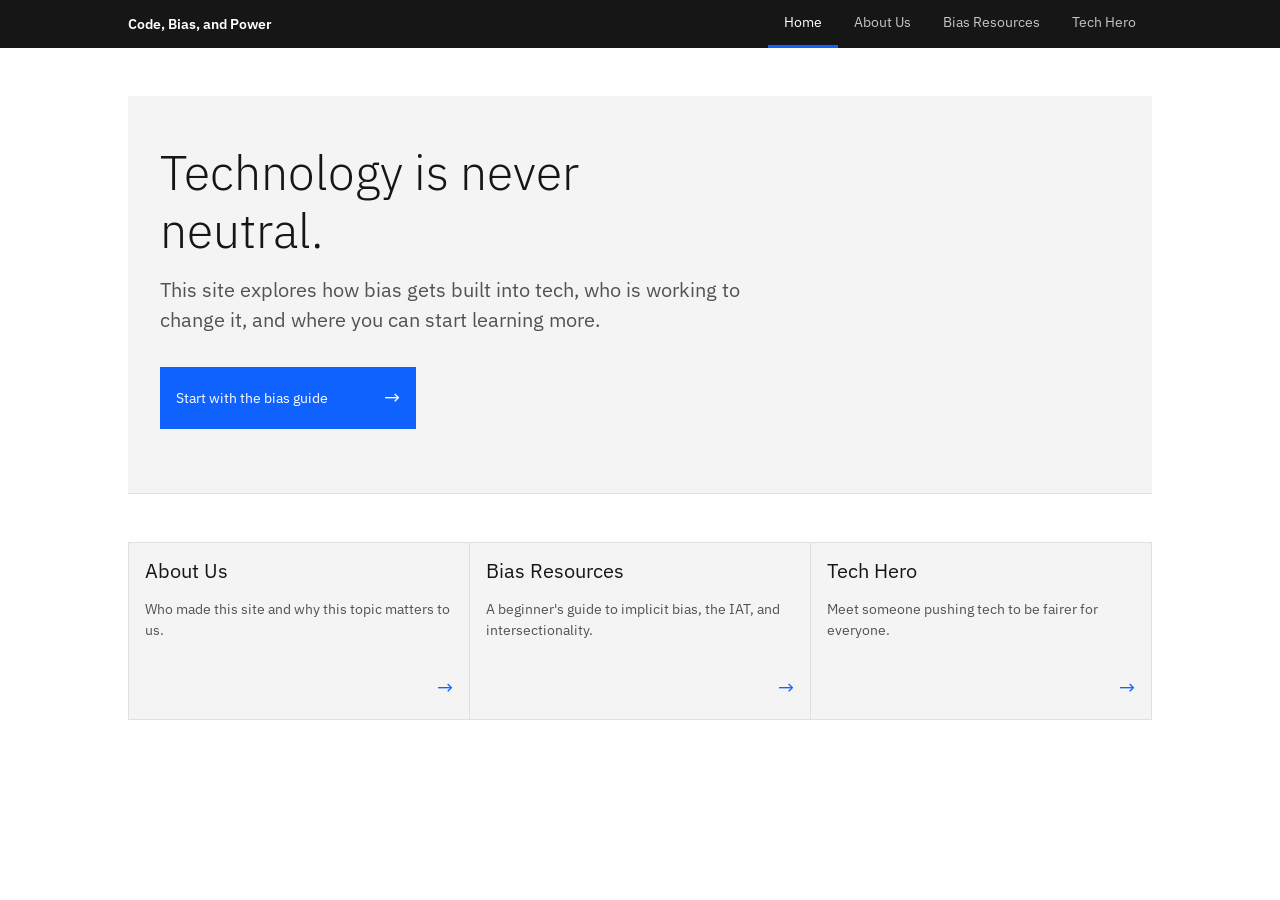
==== index.html @ 0e3f7cee "Add files via upload" ====
<!DOCTYPE html>
<!--
  index.html : the splash (welcome) page.
  Initials: GR TB

  CODING CHOICES:
  1. We used semantic tags (header, nav, main, footer) instead of
     plain divs. They tell browsers and screen readers what each
     part of the page is, which helps accessibility.
  2. All styling lives in stylepage.css. We completely avoided inline CSS or 
  `<style>` blocks to maintain clean code separation and keep formatting 
    consistent everywhere.
  3. The menu is a list inside nav. A list is the correct way to
     mark up a group of links, and CSS turns it into a horizontal bar.
  4. The viewport meta tag makes the page scale correctly on phones.
  5. The three cards at the bottom send visitors to the other pages,
     so a first-time visitor knows what the site offers right away.
  6. The class "current" on one menu link marks the page you are on.
     We change which link has it on each page.
  7. This site is hand-coded. I did not use a template.
  8. Our group is following the IBM Carbon Design System for the
     look. We went for that style (black top bar, grey tiles,
     blue buttons)
-->

<html lang="en">
<head>
  <meta charset="UTF-8">
  <meta name="viewport" content="width=device-width, initial-scale=1.0">
  <title>Home | Code, Bias, and Power</title>
  <link rel="stylesheet" href="stylepage.css">
</head>
<body>

  <!-- HEADER + MENU: identical on every page so navigation stays consistent -->
  <header>
    <div class="header-inner">
      <span class="site-name">Code, Bias, and Power</span>
      <nav>
        <ul>
          <li><a href="index.html" class="current">Home</a></li>
          <li><a href="about.html">About Us</a></li>
          <li><a href="resources.html">Bias Resources</a></li>
          <li><a href="hero.html">Tech Hero</a></li>
        </ul>
      </nav>
    </div>
  </header>

  <main>
    <!-- HERO: first impression. One headline, one sentence, one button. -->
    <section class="hero">
      <h1>Technology is never neutral.</h1>
      <p>This site explores how bias gets built into tech, who is working to change it, and where you can start learning more.</p>
      <a class="button" href="resources.html">Start with the bias guide</a>
    </section>

    <!-- CARDS: a quick preview of the three other pages -->
    <section class="cards">
      <article class="card">
        <h3><a href="about.html">About Us</a></h3>
        <p>Who made this site and why this topic matters to us.</p>
      </article>
      <article class="card">
        <h3><a href="resources.html">Bias Resources</a></h3>
        <p>A beginner's guide to implicit bias, the IAT, and intersectionality.</p>
      </article>
      <article class="card">
        <h3><a href="hero.html">Tech Hero</a></h3>
        <p>Meet someone pushing tech to be fairer for everyone.</p>
      </article>
    </section>
  </main>

</body>
</html>
---- stylepage.css ----
/* ==========================================================
   stylepage.css : the ONE stylesheet for the whole site.
   Initials: GR TB

   DESIGN DIRECTION: Our group decided to base our look on IBM's Carbon Design System. 
   We liked how clean and structured it looks—dark top bar, square boxes, 
   grey/blue layout, light headings, and clean typography. Writing this 
   from scratch helped us match that style without using heavy frameworks.
   ========================================================== */

/* ---------- 0. FONT ----------
  Loaded IBM Plex Sans directly here so all pages share the exact same 
   font without needing extra link tags in every HTML file. Arial works as 
   a fallback just in case the Google font doesn't load. */
@import url("https://fonts.googleapis.com/css2?family=IBM+Plex+Sans:wght@300;400;600&display=swap");

/* ---------- 1. COLORS AND SIZES (CSS variables) ----------
   We setup standard CSS variables to stay consistent. Using carbon-inspired 
   shades of grey and one strong blue for links/interctive parts. Setting these 
   here makes it easy to tweak colors across the entire site later. */
:root {
  --text: #161616;          /* near-black body text */
  --text-secondary: #525252; /* softer grey for supporting text */
  --background: #ffffff;    /* page background */
  --layer: #f4f4f4;         /* light grey for boxes and the page header */
  --layer-hover: #e8e8e8;   /* slightly darker grey when you hover a box */
  --border: #e0e0e0;        /* thin dividing lines */
  --header-bg: #161616;     /* black top bar */
  --blue: #0f62fe;          /* Carbon's interactive blue (links, buttons) */
  --blue-hover: #0050e6;    /* darker blue on hover */
  --max-width: 1056px;      /* Carbon's max content width, keeps lines readable */
}

/* ---------- 2. BASIC RESET ----------
   Removing default browser margins and setting box-sizing to border-box. 
   This keeps element sizing predictable across different devices.*/
* {
  box-sizing: border-box;  /* padding doesn't make boxes wider than I set them */
  margin: 0;
  padding: 0;
}

body {
  font-family: "IBM Plex Sans", Arial, Helvetica, sans-serif;
  background: var(--background);
  color: var(--text);
  line-height: 1.5;
  font-size: 16px;
}

/* ---------- 3. HEADER AND NAVIGATION ----------
  Built a sleek top navbar using Flexbox. It places the site title on the left 
   and navigation links on the right, so it wrapping on mobile screens. */
header {
  background: var(--header-bg);
  color: #ffffff;
}

.header-inner {
  max-width: var(--max-width);
  margin: 0 auto;
  padding: 0 1rem;
  display: flex;
  flex-wrap: wrap;
  justify-content: space-between;
  align-items: stretch;
}

.site-name {
  font-size: 0.875rem;
  font-weight: 600;
  display: flex;
  align-items: center;
  min-height: 48px;      /* Carbon's header is 48px tall */
}

nav ul {
  list-style: none;
  display: flex;
  flex-wrap: wrap;
}

nav a {
  display: flex;
  align-items: center;
  min-height: 48px;
  padding: 0 1rem;
  color: #c6c6c6;
  text-decoration: none;
  font-size: 0.875rem;
  border-bottom: 3px solid transparent;
}

/* Hover changes background to darker grey. 
   Added a blue bottom border to mark the currently active page. */
nav a:hover {
  background: #393939;
  color: #ffffff;
}

nav a.current {
  color: #ffffff;
  border-bottom-color: var(--blue);
}

/* ---------- 4. MAIN CONTENT AREA ---------- */
main {
  max-width: var(--max-width);
  margin: 0 auto;
  padding: 3rem 1rem;
}

/* Kept headings lighter weight (300) to replicate kind of a clean aesthetic */
h1, h2, h3 {
  font-weight: 300;
  line-height: 1.2;
  margin-bottom: 1rem;
}

h1 { font-size: 2.5rem; }
h2 { font-size: 1.75rem; margin-top: 2.5rem; }
h3 { font-size: 1.25rem; font-weight: 400; }

p {
  margin-bottom: 1rem;
  max-width: 40rem;      /* Having a cap for the paragraph width makes things more readable */
}

a { color: var(--blue); }
a:hover { color: var(--blue-hover); }

/* ---------- 5. SPLASH (HOME PAGE) HERO ----------
 A grey banner area for introduction sections across main pages. */
.hero {
  background: var(--layer);
  border-bottom: 1px solid var(--border);
  padding: 3rem 2rem 4rem;
  margin-bottom: 3rem;
}

.hero h1 {
  font-size: 3rem;
  max-width: 36rem;
}

.hero p {
  font-size: 1.25rem;
  color: var(--text-secondary);
}

/* ---------- 6. BUTTONS ----------
   Designed sharp rectangular buttons without rounded corners. 
   Used ::after to insert the arrow dynamically instead of it being cluttery HTML */
.button {
  display: inline-flex;
  justify-content: space-between;
  align-items: center;
  min-width: 16rem;
  background: var(--blue);
  color: #ffffff;
  text-decoration: none;
  font-size: 0.875rem;
  padding: 1rem 1rem;
  margin-top: 1rem;
}

.button::after {
  content: "\2192";   /* right arrow */
  font-size: 1.25rem;
}

.button:hover {
  background: var(--blue-hover);
  color: #ffffff;
}

/* ---------- 7. TILE GRID (links to the other pages) ----------
   Have a grid layout to display internal page links. Using auto-fit with minmax 
   makes the grid responsive automatically without needing extra media queries. */
.cards {
  display: grid;
  grid-template-columns: repeat(auto-fit, minmax(240px, 1fr));
  gap: 1px;                 /* 1px gap shows the border color between tiles */
  background: var(--border);
  border: 1px solid var(--border);
}

.card {
  background: var(--layer);
  padding: 1rem 1rem 3rem;
  min-height: 11rem;
  position: relative;
}

.card:hover {
  background: var(--layer-hover);
}

.card h3 a {
  color: var(--text);
  text-decoration: none;
}

.card h3 a:hover {
  color: var(--blue);
}

.card p {
  color: var(--text-secondary);
  font-size: 0.875rem;
}

/* Small arrow in the bottom-right corner of each tile. */
.card::after {
  content: "\2192";
  position: absolute;
  right: 1rem;
  bottom: 1rem;
  color: var(--blue);
  font-size: 1.25rem;
}

/* ---------- 7b. RESOURCE PAGE STYLES ----------
   These classes are used on resources.html. */

/* "Jump to" list at the top of the guide: horizontal blue links
   that wrap on small screens. */
.jump {
  list-style: none;
  display: flex;
  flex-wrap: wrap;
  gap: 0.5rem 1.5rem;
  margin-bottom: 1rem;
}

/* Featured callout boxes with left accent border for key definitions and quotes. */
.callout {
  background: var(--layer);
  border-left: 4px solid var(--blue);
  padding: 1rem 1.5rem;
  margin: 1.5rem 0;
}

.callout h3 { margin-bottom: 0.5rem; }

.callout ul {
  margin: 0 0 1rem 1.25rem;
  max-width: 40rem;
}

.callout li { margin-bottom: 0.5rem; }

/* Definition list: term in bold, meaning underneath. */
dt {
  font-weight: 600;
  margin-top: 0.75rem;
}

dd {
  color: var(--text-secondary);
  max-width: 40rem;
}

/* Links list: each entry has a link, then a grey description under
   it, separated by thin lines like a table of resources. */
.resource-list {
  list-style: none;
  border-top: 1px solid var(--border);
}

.resource-list li {
  padding: 1rem 0;
  border-bottom: 1px solid var(--border);
}

.resource-list a { font-weight: 600; }

.resource-list span {
  display: block;
  color: var(--text-secondary);
  font-size: 0.875rem;
}

/* ---------- 8. FOOTER ---------- */
footer {
  background: var(--header-bg);
  color: #c6c6c6;
  padding: 2rem 1rem;
  font-size: 0.875rem;
  margin-top: 4rem;
}

footer p {
  max-width: var(--max-width);
  margin: 0 auto;
  padding: 0 1rem;       /* lines the footer text up with the page content */
}
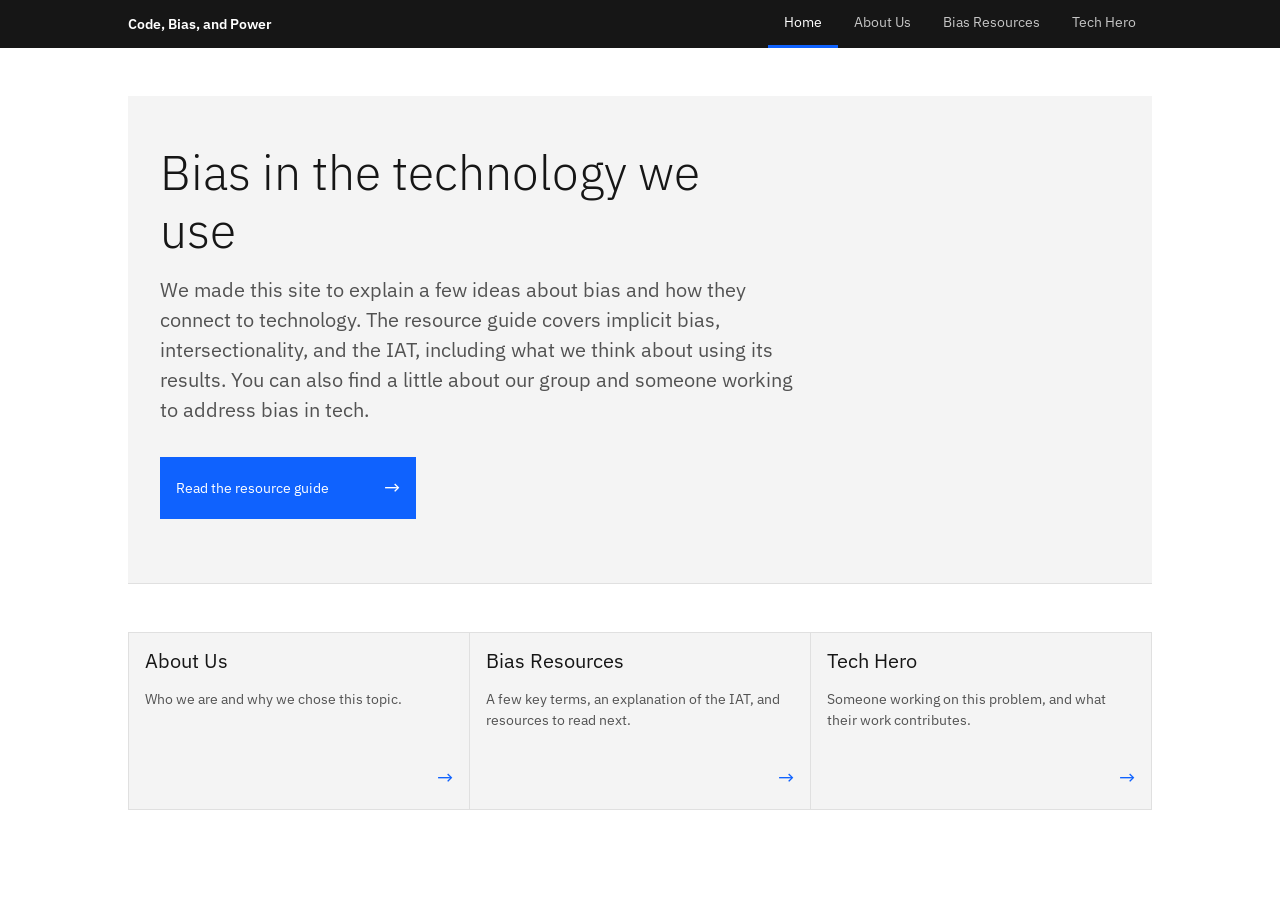
==== commit c276d67c: "Update the contents, replace out the template old contents." ====
--- a/index.html
+++ b/index.html
@@ -3,24 +3,27 @@
   index.html : the splash (welcome) page.
   Initials: GR TB
 
-  CODING CHOICES:
-  1. We used semantic tags (header, nav, main, footer) instead of
-     plain divs. They tell browsers and screen readers what each
-     part of the page is, which helps accessibility.
-  2. All styling lives in stylepage.css. We completely avoided inline CSS or 
-  `<style>` blocks to maintain clean code separation and keep formatting 
-    consistent everywhere.
-  3. The menu is a list inside nav. A list is the correct way to
-     mark up a group of links, and CSS turns it into a horizontal bar.
-  4. The viewport meta tag makes the page scale correctly on phones.
+  Ideas for takeaway:
+  1. We choose to use the semantic tags, like header, nav, and main.
+  -- These are the different parts of our page, provide a basic structure or framework, and help
+  -- screen readers understand how the content is arranged.
+  2. About styling, all active CSS styling is under the stylepage.css and carbon.css(for IBM Carbon Design 
+  -- Language). Using separate CSS file help us to keep both HTML clean, and 
+  -- make our life easier when we want to change them, since we don't need going back and forth
+  -- to change every files. Inline CSS is useful just for small part, not giant describe and denote
+  -- inline.
+  3. In order to keep navigation stright forward, or navigation should be able to seen directly.
+  --  We put as a navigation bar. we still need to optimize it for both desktop and mobile. 
+  4. Design for mobile platform, no need to talk more about this, nowadays, everyone use phone. 
   5. The three cards at the bottom send visitors to the other pages,
-     so a first-time visitor knows what the site offers right away.
-  6. The class "current" on one menu link marks the page you are on.
-     We change which link has it on each page.
-  7. This site is hand-coded. I did not use a template.
-  8. Our group is following the IBM Carbon Design System for the
-     look. We went for that style (black top bar, grey tiles,
-     blue buttons)
+  -- with brief information, kind of another way of navigation. But provide more
+  -- information, while keep our main page not that too empty.
+  6. It's better for user's experience, for giving them idea what page there are at.
+  -- One is title, and another one is the indication on navigation bar, which page is the current page.
+  7. We decide to use the IBM Carbon Design Language for this site.
+  --  Most reason is, IBM Carbon Design Language is well-established design language, 
+  --  and it provide a lot of guidelines on how we could design the website, the
+  --  convey the information to users in stright forward way.
 -->
 
 <html lang="en">
@@ -28,6 +31,7 @@
   <meta charset="UTF-8">
   <meta name="viewport" content="width=device-width, initial-scale=1.0">
   <title>Home | Code, Bias, and Power</title>
+  <link rel="stylesheet" href="carbon.css">
   <link rel="stylesheet" href="stylepage.css">
 </head>
 <body>
@@ -36,7 +40,7 @@
   <header>
     <div class="header-inner">
       <span class="site-name">Code, Bias, and Power</span>
-      <nav>
+      <nav >
         <ul>
           <li><a href="index.html" class="current">Home</a></li>
           <li><a href="about.html">About Us</a></li>
@@ -50,24 +54,29 @@
   <main>
     <!-- HERO: first impression. One headline, one sentence, one button. -->
     <section class="hero">
-      <h1>Technology is never neutral.</h1>
-      <p>This site explores how bias gets built into tech, who is working to change it, and where you can start learning more.</p>
-      <a class="button" href="resources.html">Start with the bias guide</a>
+      <h1>Bias in the technology we use</h1>
+      <p>
+        We made this site to explain a few ideas about bias and how they connect
+        to technology. The resource guide covers implicit bias, intersectionality,
+        and the IAT, including what we think about using its results. You can also
+        find a little about our group and someone working to address bias in tech.
+      </p>
+      <a class="button" href="resources.html">Read the resource guide</a>
     </section>
 
     <!-- CARDS: a quick preview of the three other pages -->
     <section class="cards">
       <article class="card">
-        <h3><a href="about.html">About Us</a></h3>
-        <p>Who made this site and why this topic matters to us.</p>
+        <h2><a href="about.html">About Us</a></h2>
+        <p>Who we are and why we chose this topic.</p>
       </article>
       <article class="card">
-        <h3><a href="resources.html">Bias Resources</a></h3>
-        <p>A beginner's guide to implicit bias, the IAT, and intersectionality.</p>
+        <h2><a href="resources.html">Bias Resources</a></h2>
+        <p>A few key terms, an explanation of the IAT, and resources to read next.</p>
       </article>
       <article class="card">
-        <h3><a href="hero.html">Tech Hero</a></h3>
-        <p>Meet someone pushing tech to be fairer for everyone.</p>
+        <h2><a href="hero.html">Tech Hero</a></h2>
+        <p>Someone working on this problem, and what their work contributes.</p>
       </article>
     </section>
   </main>
--- a/carbon.css
+++ b/carbon.css
@@ -0,0 +1,89 @@
+/* We choose Carbon's White theme for our shared colors.
+   Reference: https://www.carbondesignsystem.com/building-blocks/foundations/color/tokens */
+:root {
+  --cds-white: #ffffff;
+  --cds-gray-10: #f4f4f4;
+  --cds-gray-20: #e0e0e0;
+  --cds-gray-30: #c6c6c6;
+  --cds-gray-40: #a8a8a8;
+  --cds-gray-50: #8d8d8d;
+  --cds-gray-60: #6f6f6f;
+  --cds-gray-70: #525252;
+  --cds-gray-80: #393939;
+  --cds-gray-100: #161616;
+  --cds-blue-20: #d0e2ff;
+  --cds-blue-30: #a6c8ff;
+  --cds-blue-40: #78a9ff;
+  --cds-blue-60: #0f62fe;
+  --cds-blue-70: #0043ce;
+  --cds-blue-80: #002d9c;
+
+  --cds-background: var(--cds-white);
+  --cds-background-brand: var(--cds-blue-60);
+  --cds-background-inverse: var(--cds-gray-80);
+  --cds-background-inverse-hover: #474747;
+
+  --cds-layer-01: var(--cds-gray-10);
+  --cds-layer-02: var(--cds-white);
+  --cds-layer-03: var(--cds-gray-10);
+  --cds-layer-hover-01: #e8e8e8;
+  --cds-layer-active-01: var(--cds-gray-30);
+  --cds-layer-selected-01: var(--cds-gray-20);
+  --cds-layer-selected-hover-01: #d1d1d1;
+
+  --cds-field-01: var(--cds-gray-10);
+  --cds-field-02: var(--cds-white);
+  --cds-field-hover-01: #e8e8e8;
+
+  --cds-border-subtle-00: var(--cds-gray-20);
+  --cds-border-subtle-01: var(--cds-gray-30);
+  --cds-border-subtle-02: var(--cds-gray-20);
+  --cds-border-strong-01: var(--cds-gray-50);
+  --cds-border-interactive: var(--cds-blue-60);
+  --cds-border-inverse: var(--cds-gray-100);
+  --cds-border-disabled: var(--cds-gray-30);
+
+  --cds-text-primary: var(--cds-gray-100);
+  --cds-text-secondary: var(--cds-gray-70);
+  --cds-text-helper: var(--cds-gray-60);
+  --cds-text-placeholder: rgba(22, 22, 22, 0.4);
+  --cds-text-disabled: rgba(22, 22, 22, 0.25);
+  --cds-text-on-color: var(--cds-white);
+  --cds-text-on-color-disabled: var(--cds-gray-50);
+  --cds-text-inverse: var(--cds-white);
+  --cds-text-error: #da1e28;
+
+  --cds-link-primary: var(--cds-blue-60);
+  --cds-link-primary-hover: var(--cds-blue-70);
+  --cds-link-secondary: var(--cds-blue-70);
+  --cds-link-visited: #8a3ffc;
+  --cds-link-inverse: var(--cds-blue-40);
+  --cds-link-inverse-hover: var(--cds-blue-30);
+
+  --cds-icon-primary: var(--cds-gray-100);
+  --cds-icon-secondary: var(--cds-gray-70);
+  --cds-icon-on-color: var(--cds-white);
+
+  --cds-button-primary: var(--cds-blue-60);
+  --cds-button-primary-hover: #0050e6;
+  --cds-button-primary-active: var(--cds-blue-80);
+  --cds-button-secondary: var(--cds-gray-80);
+  --cds-button-secondary-hover: #474747;
+  --cds-button-secondary-active: var(--cds-gray-60);
+  --cds-button-danger-primary: #da1e28;
+  --cds-button-danger-hover: #b81921;
+  --cds-button-danger-active: #750e13;
+  --cds-button-disabled: var(--cds-gray-30);
+
+  --cds-support-error: #da1e28;
+  --cds-support-success: #24a148;
+  --cds-support-warning: #f1c21b;
+  --cds-support-info: var(--cds-blue-70);
+
+  --cds-interactive: var(--cds-blue-60);
+  --cds-focus: var(--cds-blue-60);
+  --cds-focus-inset: var(--cds-white);
+  --cds-focus-inverse: var(--cds-white);
+  --cds-highlight: var(--cds-blue-20);
+  --cds-overlay: rgba(0, 0, 0, 0.6);
+}
--- a/stylepage.css
+++ b/stylepage.css
@@ -1,59 +1,26 @@
-/* ==========================================================
-   stylepage.css : the ONE stylesheet for the whole site.
-   Initials: GR TB
-
-   DESIGN DIRECTION: Our group decided to base our look on IBM's Carbon Design System. 
-   We liked how clean and structured it looks—dark top bar, square boxes, 
-   grey/blue layout, light headings, and clean typography. Writing this 
-   from scratch helped us match that style without using heavy frameworks.
-   ========================================================== */
-
-/* ---------- 0. FONT ----------
-  Loaded IBM Plex Sans directly here so all pages share the exact same 
-   font without needing extra link tags in every HTML file. Arial works as 
-   a fallback just in case the Google font doesn't load. */
 @import url("https://fonts.googleapis.com/css2?family=IBM+Plex+Sans:wght@300;400;600&display=swap");
 
-/* ---------- 1. COLORS AND SIZES (CSS variables) ----------
-   We setup standard CSS variables to stay consistent. Using carbon-inspired 
-   shades of grey and one strong blue for links/interctive parts. Setting these 
-   here makes it easy to tweak colors across the entire site later. */
 :root {
-  --text: #161616;          /* near-black body text */
-  --text-secondary: #525252; /* softer grey for supporting text */
-  --background: #ffffff;    /* page background */
-  --layer: #f4f4f4;         /* light grey for boxes and the page header */
-  --layer-hover: #e8e8e8;   /* slightly darker grey when you hover a box */
-  --border: #e0e0e0;        /* thin dividing lines */
-  --header-bg: #161616;     /* black top bar */
-  --blue: #0f62fe;          /* Carbon's interactive blue (links, buttons) */
-  --blue-hover: #0050e6;    /* darker blue on hover */
-  --max-width: 1056px;      /* Carbon's max content width, keeps lines readable */
-}
-
-/* ---------- 2. BASIC RESET ----------
-   Removing default browser margins and setting box-sizing to border-box. 
-   This keeps element sizing predictable across different devices.*/
+  --max-width: 1056px;
+}
+
 * {
-  box-sizing: border-box;  /* padding doesn't make boxes wider than I set them */
+  box-sizing: border-box;
   margin: 0;
   padding: 0;
 }
 
 body {
   font-family: "IBM Plex Sans", Arial, Helvetica, sans-serif;
-  background: var(--background);
-  color: var(--text);
+  background: var(--cds-background);
+  color: var(--cds-text-primary);
   line-height: 1.5;
   font-size: 16px;
 }
 
-/* ---------- 3. HEADER AND NAVIGATION ----------
-  Built a sleek top navbar using Flexbox. It places the site title on the left 
-   and navigation links on the right, so it wrapping on mobile screens. */
 header {
-  background: var(--header-bg);
-  color: #ffffff;
+  background: var(--cds-gray-100);
+  color: var(--cds-text-on-color);
 }
 
 .header-inner {
@@ -71,7 +38,7 @@
   font-weight: 600;
   display: flex;
   align-items: center;
-  min-height: 48px;      /* Carbon's header is 48px tall */
+  min-height: 48px;
 }
 
 nav ul {
@@ -85,32 +52,28 @@
   align-items: center;
   min-height: 48px;
   padding: 0 1rem;
-  color: #c6c6c6;
+  color: var(--cds-gray-30);
   text-decoration: none;
   font-size: 0.875rem;
   border-bottom: 3px solid transparent;
 }
 
-/* Hover changes background to darker grey. 
-   Added a blue bottom border to mark the currently active page. */
 nav a:hover {
-  background: #393939;
-  color: #ffffff;
+  background: var(--cds-background-inverse);
+  color: var(--cds-text-on-color);
 }
 
 nav a.current {
-  color: #ffffff;
-  border-bottom-color: var(--blue);
-}
-
-/* ---------- 4. MAIN CONTENT AREA ---------- */
+  color: var(--cds-text-on-color);
+  border-bottom-color: var(--cds-border-interactive);
+}
+
 main {
   max-width: var(--max-width);
   margin: 0 auto;
   padding: 3rem 1rem;
 }
 
-/* Kept headings lighter weight (300) to replicate kind of a clean aesthetic */
 h1, h2, h3 {
   font-weight: 300;
   line-height: 1.2;
@@ -123,17 +86,15 @@
 
 p {
   margin-bottom: 1rem;
-  max-width: 40rem;      /* Having a cap for the paragraph width makes things more readable */
-}
-
-a { color: var(--blue); }
-a:hover { color: var(--blue-hover); }
-
-/* ---------- 5. SPLASH (HOME PAGE) HERO ----------
- A grey banner area for introduction sections across main pages. */
+  max-width: 40rem;
+}
+
+a { color: var(--cds-link-primary); }
+a:hover { color: var(--cds-link-primary-hover); }
+
 .hero {
-  background: var(--layer);
-  border-bottom: 1px solid var(--border);
+  background: var(--cds-layer-01);
+  border-bottom: 1px solid var(--cds-border-subtle-00);
   padding: 3rem 2rem 4rem;
   margin-bottom: 3rem;
 }
@@ -145,19 +106,18 @@
 
 .hero p {
   font-size: 1.25rem;
-  color: var(--text-secondary);
-}
-
-/* ---------- 6. BUTTONS ----------
-   Designed sharp rectangular buttons without rounded corners. 
-   Used ::after to insert the arrow dynamically instead of it being cluttery HTML */
+  color: var(--cds-text-secondary);
+}
+
 .button {
   display: inline-flex;
   justify-content: space-between;
   align-items: center;
-  min-width: 16rem;
-  background: var(--blue);
-  color: #ffffff;
+  width: 16rem;
+  max-width: 100%;
+  gap: 1rem;
+  background: var(--cds-button-primary);
+  color: var(--cds-text-on-color);
   text-decoration: none;
   font-size: 0.875rem;
   padding: 1rem 1rem;
@@ -165,66 +125,63 @@
 }
 
 .button::after {
-  content: "\2192";   /* right arrow */
+  content: "\2192";
   font-size: 1.25rem;
 }
 
 .button:hover {
-  background: var(--blue-hover);
-  color: #ffffff;
-}
-
-/* ---------- 7. TILE GRID (links to the other pages) ----------
-   Have a grid layout to display internal page links. Using auto-fit with minmax 
-   makes the grid responsive automatically without needing extra media queries. */
+  background: var(--cds-button-primary-hover);
+  color: var(--cds-text-on-color);
+}
+
 .cards {
   display: grid;
-  grid-template-columns: repeat(auto-fit, minmax(240px, 1fr));
-  gap: 1px;                 /* 1px gap shows the border color between tiles */
-  background: var(--border);
-  border: 1px solid var(--border);
+  grid-template-columns: repeat(auto-fit, minmax(min(240px, 100%), 1fr));
+  gap: 1px;
+  background: var(--cds-border-subtle-00);
+  border: 1px solid var(--cds-border-subtle-00);
 }
 
 .card {
-  background: var(--layer);
+  background: var(--cds-layer-01);
   padding: 1rem 1rem 3rem;
   min-height: 11rem;
   position: relative;
 }
 
 .card:hover {
-  background: var(--layer-hover);
-}
-
-.card h3 a {
-  color: var(--text);
+  background: var(--cds-layer-hover-01);
+}
+
+.card h2 {
+  margin-top: 0;
+  font-size: 1.25rem;
+  font-weight: 400;
+}
+
+.card h2 a {
+  color: var(--cds-text-primary);
   text-decoration: none;
 }
 
-.card h3 a:hover {
-  color: var(--blue);
+.card h2 a:hover {
+  color: var(--cds-link-primary);
 }
 
 .card p {
-  color: var(--text-secondary);
-  font-size: 0.875rem;
-}
-
-/* Small arrow in the bottom-right corner of each tile. */
+  color: var(--cds-text-secondary);
+  font-size: 0.875rem;
+}
+
 .card::after {
   content: "\2192";
   position: absolute;
   right: 1rem;
   bottom: 1rem;
-  color: var(--blue);
-  font-size: 1.25rem;
-}
-
-/* ---------- 7b. RESOURCE PAGE STYLES ----------
-   These classes are used on resources.html. */
-
-/* "Jump to" list at the top of the guide: horizontal blue links
-   that wrap on small screens. */
+  color: var(--cds-link-primary);
+  font-size: 1.25rem;
+}
+
 .jump {
   list-style: none;
   display: flex;
@@ -233,10 +190,9 @@
   margin-bottom: 1rem;
 }
 
-/* Featured callout boxes with left accent border for key definitions and quotes. */
 .callout {
-  background: var(--layer);
-  border-left: 4px solid var(--blue);
+  background: var(--cds-layer-01);
+  border-left: 4px solid var(--cds-border-interactive);
   padding: 1rem 1.5rem;
   margin: 1.5rem 0;
 }
@@ -250,41 +206,37 @@
 
 .callout li { margin-bottom: 0.5rem; }
 
-/* Definition list: term in bold, meaning underneath. */
 dt {
   font-weight: 600;
   margin-top: 0.75rem;
 }
 
 dd {
-  color: var(--text-secondary);
+  color: var(--cds-text-secondary);
   max-width: 40rem;
 }
 
-/* Links list: each entry has a link, then a grey description under
-   it, separated by thin lines like a table of resources. */
 .resource-list {
   list-style: none;
-  border-top: 1px solid var(--border);
+  border-top: 1px solid var(--cds-border-subtle-00);
 }
 
 .resource-list li {
   padding: 1rem 0;
-  border-bottom: 1px solid var(--border);
+  border-bottom: 1px solid var(--cds-border-subtle-00);
 }
 
 .resource-list a { font-weight: 600; }
 
 .resource-list span {
   display: block;
-  color: var(--text-secondary);
-  font-size: 0.875rem;
-}
-
-/* ---------- 8. FOOTER ---------- */
+  color: var(--cds-text-secondary);
+  font-size: 0.875rem;
+}
+
 footer {
-  background: var(--header-bg);
-  color: #c6c6c6;
+  background: var(--cds-gray-100);
+  color: var(--cds-gray-30);
   padding: 2rem 1rem;
   font-size: 0.875rem;
   margin-top: 4rem;
@@ -293,5 +245,5 @@
 footer p {
   max-width: var(--max-width);
   margin: 0 auto;
-  padding: 0 1rem;       /* lines the footer text up with the page content */
-}
+  padding: 0 1rem;
+}
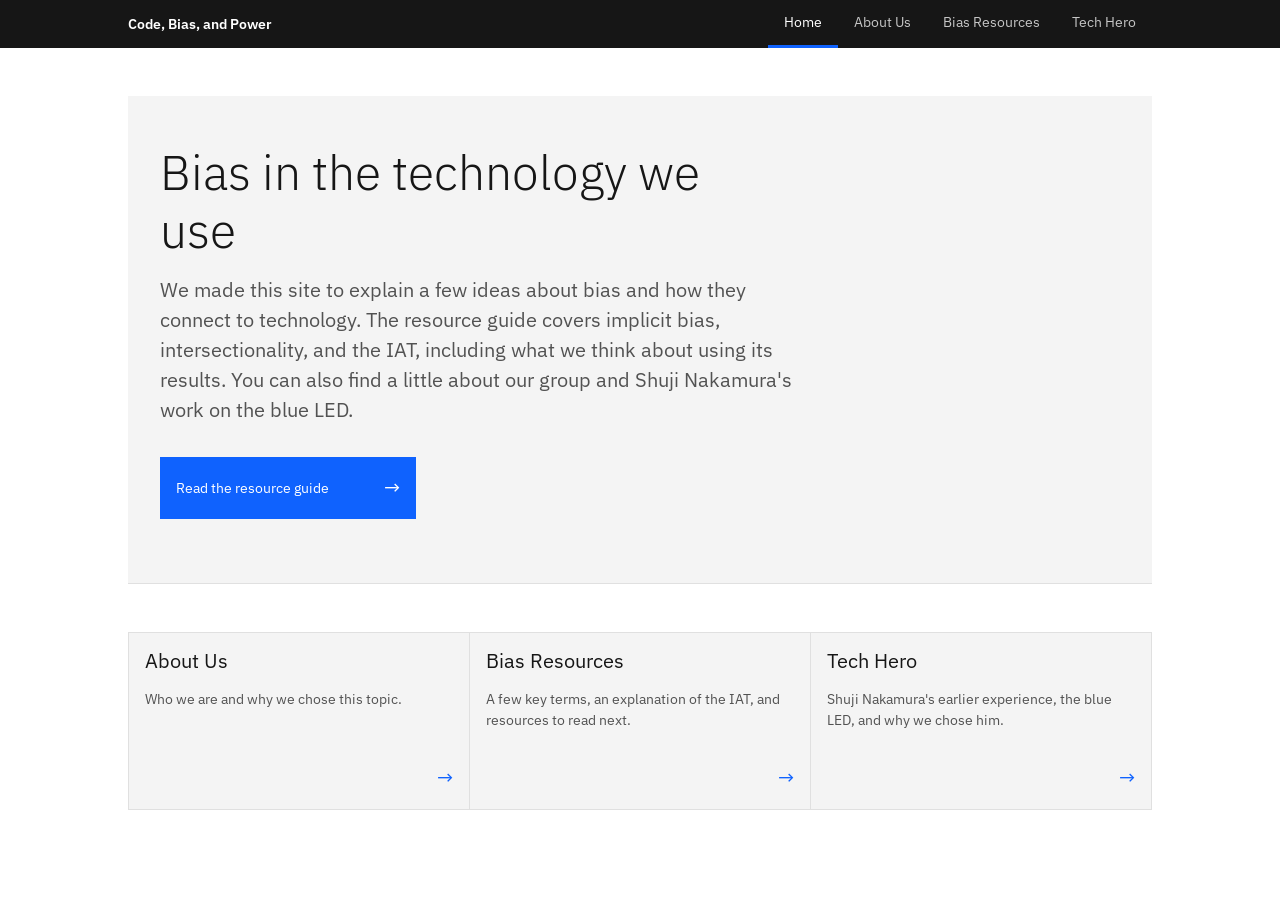
==== commit af99516d: "Added morr" ====
--- a/index.html
+++ b/index.html
@@ -59,7 +59,7 @@
         We made this site to explain a few ideas about bias and how they connect
         to technology. The resource guide covers implicit bias, intersectionality,
         and the IAT, including what we think about using its results. You can also
-        find a little about our group and someone working to address bias in tech.
+        find a little about our group and Shuji Nakamura's work on the blue LED.
       </p>
       <a class="button" href="resources.html">Read the resource guide</a>
     </section>
@@ -76,7 +76,7 @@
       </article>
       <article class="card">
         <h2><a href="hero.html">Tech Hero</a></h2>
-        <p>Someone working on this problem, and what their work contributes.</p>
+        <p>Shuji Nakamura's earlier experience, the blue LED, and why we chose him.</p>
       </article>
     </section>
   </main>
--- a/stylepage.css
+++ b/stylepage.css
@@ -100,7 +100,7 @@
 }
 
 .hero h1 {
-  font-size: 3rem;
+  font-size: clamp(2rem, 6vw, 3rem);
   max-width: 36rem;
 }
 
@@ -206,6 +206,15 @@
 
 .callout li { margin-bottom: 0.5rem; }
 
+.video-player {
+  display: block;
+  width: 100%;
+  height: auto;
+  aspect-ratio: 16 / 9;
+  border: 0;
+  margin-bottom: 1rem;
+}
+
 dt {
   font-weight: 600;
   margin-top: 0.75rem;
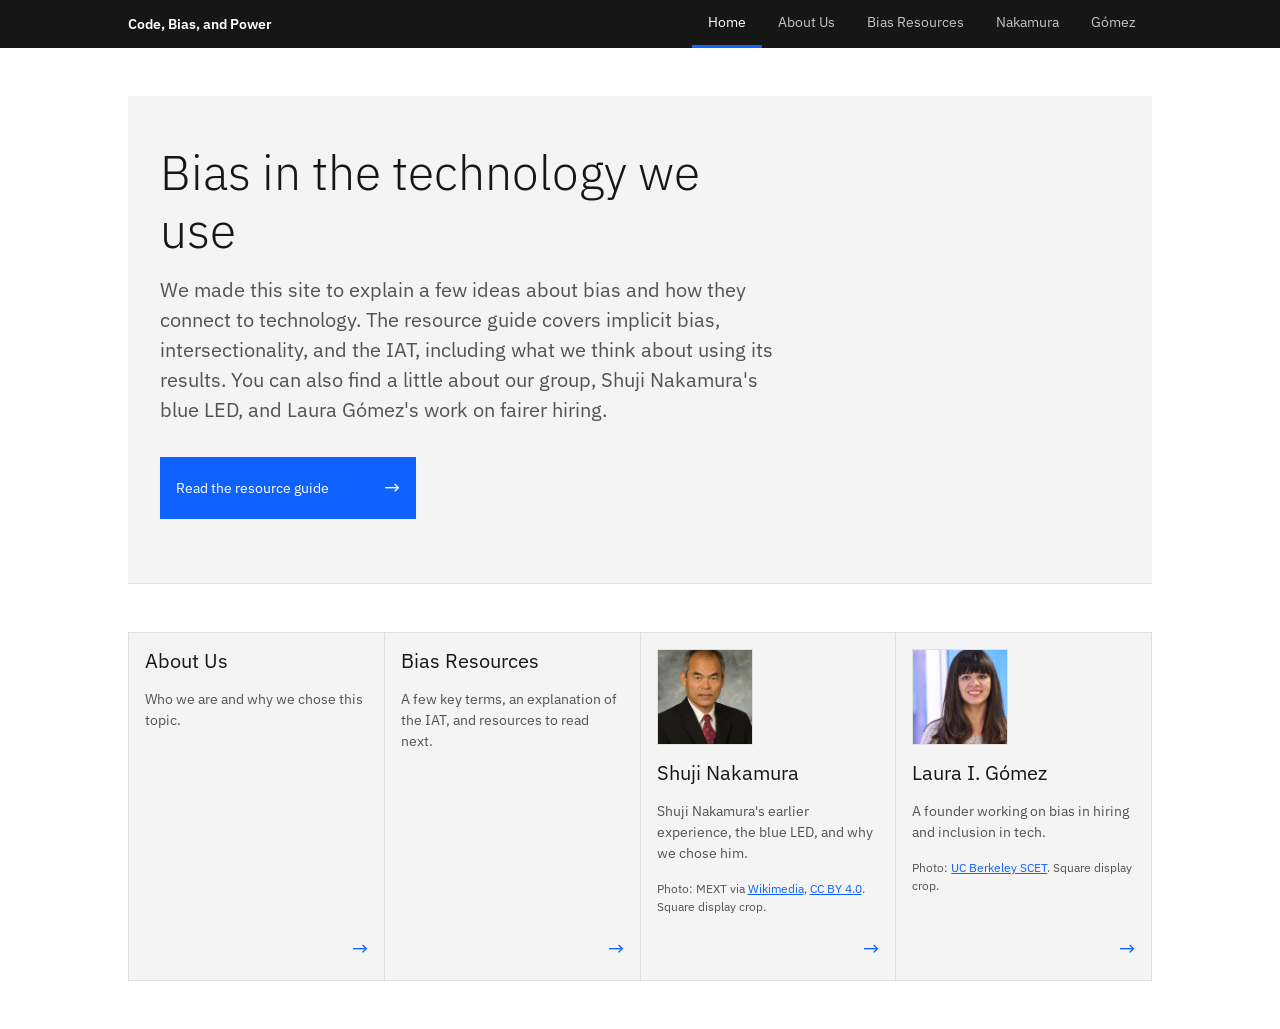
==== commit 2aa42db2: "Making changes, adding for second tech hero page from teammate according to professor annouc. Refact" ====
--- a/index.html
+++ b/index.html
@@ -15,7 +15,7 @@
   3. In order to keep navigation stright forward, or navigation should be able to seen directly.
   --  We put as a navigation bar. we still need to optimize it for both desktop and mobile. 
   4. Design for mobile platform, no need to talk more about this, nowadays, everyone use phone. 
-  5. The three cards at the bottom send visitors to the other pages,
+  5. The four cards at the bottom send visitors to the other pages,
   -- with brief information, kind of another way of navigation. But provide more
   -- information, while keep our main page not that too empty.
   6. It's better for user's experience, for giving them idea what page there are at.
@@ -32,7 +32,7 @@
   <meta name="viewport" content="width=device-width, initial-scale=1.0">
   <title>Home | Code, Bias, and Power</title>
   <link rel="stylesheet" href="carbon.css">
-  <link rel="stylesheet" href="stylepage.css">
+  <link rel="stylesheet" href="stylepage.css?v=20261009">
 </head>
 <body>
 
@@ -45,7 +45,8 @@
           <li><a href="index.html" class="current">Home</a></li>
           <li><a href="about.html">About Us</a></li>
           <li><a href="resources.html">Bias Resources</a></li>
-          <li><a href="hero.html">Tech Hero</a></li>
+          <li><a href="hero.html">Nakamura</a></li>
+          <li><a href="gomez.html">G&oacute;mez</a></li>
         </ul>
       </nav>
     </div>
@@ -59,12 +60,13 @@
         We made this site to explain a few ideas about bias and how they connect
         to technology. The resource guide covers implicit bias, intersectionality,
         and the IAT, including what we think about using its results. You can also
-        find a little about our group and Shuji Nakamura's work on the blue LED.
+        find a little about our group, Shuji Nakamura's blue LED, and Laura
+        G&oacute;mez's work on fairer hiring.
       </p>
       <a class="button" href="resources.html">Read the resource guide</a>
     </section>
 
-    <!-- CARDS: a quick preview of the three other pages -->
+    <!-- CARDS: a quick preview of the other pages -->
     <section class="cards">
       <article class="card">
         <h2><a href="about.html">About Us</a></h2>
@@ -75,8 +77,16 @@
         <p>A few key terms, an explanation of the IAT, and resources to read next.</p>
       </article>
       <article class="card">
-        <h2><a href="hero.html">Tech Hero</a></h2>
+        <a href="hero.html"><img class="hero-icon" src="assets/shuji-nakamura.jpg" alt="Shuji Nakamura" width="96" height="96" loading="lazy"></a>
+        <h2><a href="hero.html">Shuji Nakamura</a></h2>
         <p>Shuji Nakamura's earlier experience, the blue LED, and why we chose him.</p>
+        <p class="image-credit">Photo: MEXT via <a href="https://commons.wikimedia.org/wiki/File:Shuji_Nakamura_Nobel.jpg" target="_blank" rel="noopener">Wikimedia</a>, <a href="https://creativecommons.org/licenses/by/4.0/" target="_blank" rel="noopener">CC BY 4.0</a>. Square display crop.</p>
+      </article>
+      <article class="card">
+        <a href="gomez.html"><img class="hero-icon" src="assets/laura-gomez.jpg" alt="Laura I. G&oacute;mez" width="96" height="96" loading="lazy"></a>
+        <h2><a href="gomez.html">Laura I. G&oacute;mez</a></h2>
+        <p>A founder working on bias in hiring and inclusion in tech.</p>
+        <p class="image-credit">Photo: <a href="https://scet.berkeley.edu/laura-gomez-mission-eliminate-bias/" target="_blank" rel="noopener">UC Berkeley SCET</a>. Square display crop.</p>
       </article>
     </section>
   </main>
--- a/stylepage.css
+++ b/stylepage.css
@@ -173,6 +173,22 @@
   font-size: 0.875rem;
 }
 
+.hero-icon {
+  display: block;
+  width: 96px;
+  height: 96px;
+  object-fit: cover;
+  object-position: center 28%;
+  margin-bottom: 1rem;
+  border: 1px solid var(--cds-border-subtle-00);
+}
+
+.image-credit,
+.card .image-credit {
+  font-size: 0.75rem;
+  color: var(--cds-text-secondary);
+}
+
 .card::after {
   content: "\2192";
   position: absolute;
